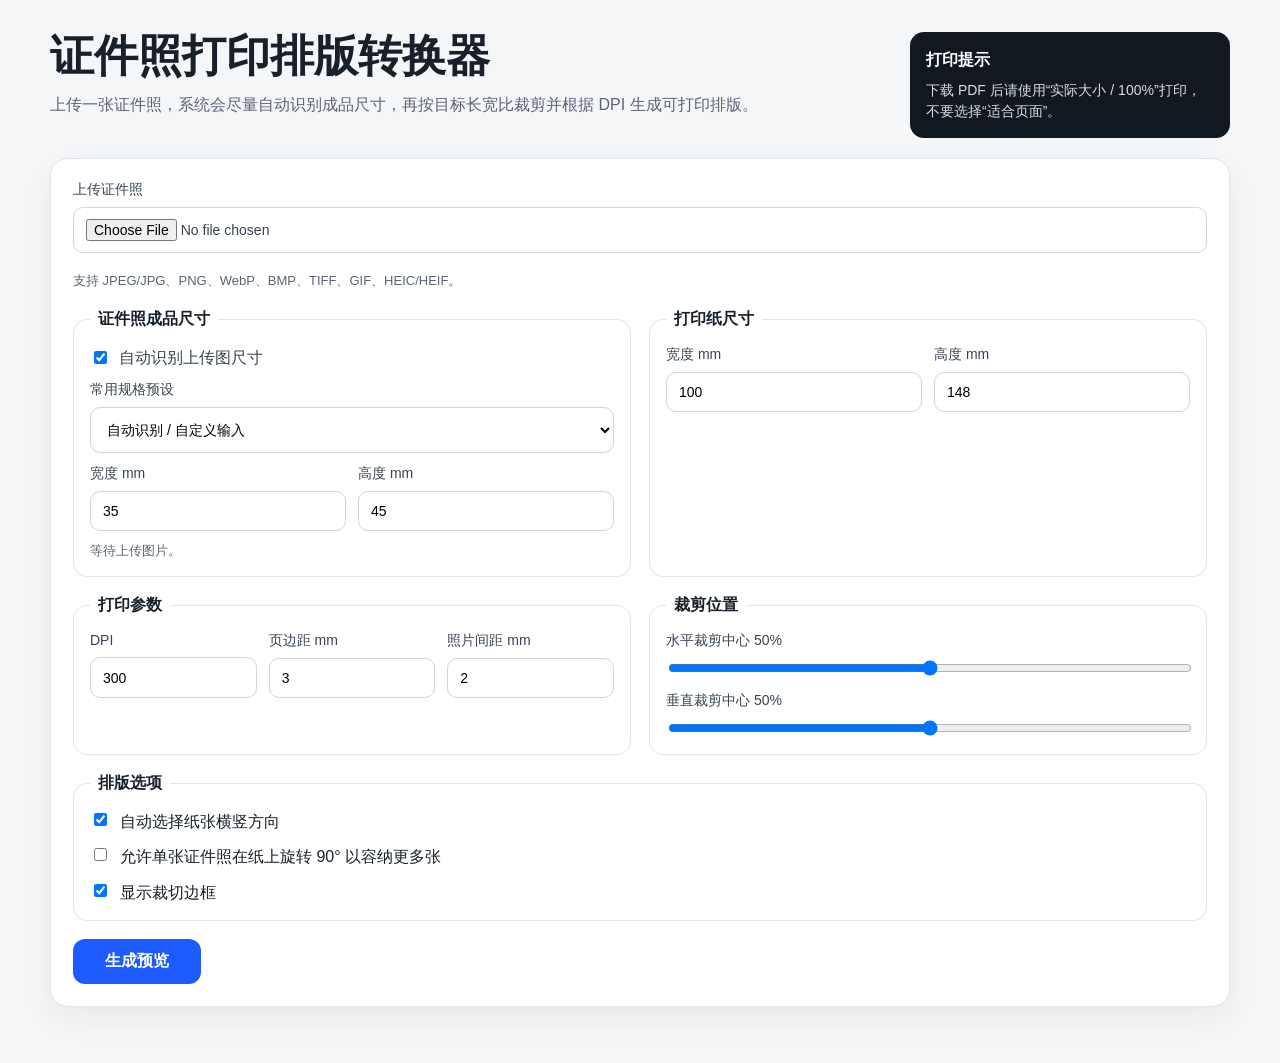
==== templates/index.html @ 94fd7fc3 "Initial ID photo converter" ====
<!doctype html>
<html lang="zh-CN">
<head>
  <meta charset="utf-8">
  <meta name="viewport" content="width=device-width, initial-scale=1">
  <title>证件照打印排版转换器</title>
  <link rel="stylesheet" href="/static/style.css">
</head>
<body>
  <main class="shell">
    <section class="hero">
      <div>
        <h1>证件照打印排版转换器</h1>
        <p>上传一张证件照，系统会尽量自动识别成品尺寸，再按目标长宽比裁剪并根据 DPI 生成可打印排版。</p>
      </div>
      <div class="print-note">
        <strong>打印提示</strong>
        <span>下载 PDF 后请使用“实际大小 / 100%”打印，不要选择“适合页面”。</span>
      </div>
    </section>

    <form id="converterForm" class="panel" enctype="multipart/form-data">
      <div class="grid two">
        <label class="field wide">
          <span>上传证件照</span>
          <input
            type="file"
            name="photo"
            accept=".jpg,.jpeg,.jpe,image/jpeg,.png,image/png,.webp,image/webp,.bmp,image/bmp,.tif,.tiff,image/tiff,.gif,image/gif,.heic,.heif,image/heic,image/heif"
            required
          >
          <span class="field-note">支持 JPEG/JPG、PNG、WebP、BMP、TIFF、GIF、HEIC/HEIF。</span>
        </label>

        <fieldset>
          <legend>证件照成品尺寸</legend>
          <label class="inline-check">
            <input type="checkbox" name="auto_detect_photo_size" checked>
            自动识别上传图尺寸
          </label>
          <label class="field preset-field">
            <span>常用规格预设</span>
            <select name="photo_size_preset">
              <option value="">自动识别 / 自定义输入</option>
              <option value="35,45">35x45 mm - 日本护照/My Number、韩国护照/居民登记证、台湾护照/身分证、法国/德国/意大利等多数欧洲证件</option>
              <option value="51,51">51x51 mm - 美国护照/签证/DV/USCIS常见照片</option>
              <option value="33,48">33x48 mm - 中国大陆护照/旅行证/中国签证</option>
              <option value="30,40">30x40 mm - 日本在留卡/入管提交照</option>
              <option value="24,30">24x30 mm - 日本驾照</option>
              <option value="26,32">26x32 mm - 中国大陆居民身份证、西班牙DNI/护照常用竖版</option>
            </select>
          </label>
          <div class="row">
            <label class="field">
              <span>宽度 mm</span>
              <input type="number" name="photo_w_mm" min="1" step="0.1" value="35" required>
            </label>
            <label class="field">
              <span>高度 mm</span>
              <input type="number" name="photo_h_mm" min="1" step="0.1" value="45" required>
            </label>
          </div>
          <p id="sizeStatus" class="field-note">等待上传图片。</p>
        </fieldset>

        <fieldset>
          <legend>打印纸尺寸</legend>
          <div class="row">
            <label class="field">
              <span>宽度 mm</span>
              <input type="number" name="paper_w_mm" min="1" step="0.1" value="100" required>
            </label>
            <label class="field">
              <span>高度 mm</span>
              <input type="number" name="paper_h_mm" min="1" step="0.1" value="148" required>
            </label>
          </div>
        </fieldset>

        <fieldset>
          <legend>打印参数</legend>
          <div class="row three">
            <label class="field">
              <span>DPI</span>
              <input type="number" name="dpi" min="72" max="1200" step="1" value="300" required>
            </label>
            <label class="field">
              <span>页边距 mm</span>
              <input type="number" name="margin_mm" min="0" step="0.1" value="3" required>
            </label>
            <label class="field">
              <span>照片间距 mm</span>
              <input type="number" name="gap_mm" min="0" step="0.1" value="2" required>
            </label>
          </div>
        </fieldset>

        <fieldset>
          <legend>裁剪位置</legend>
          <label class="field range-field">
            <span>水平裁剪中心 <output id="anchorXOut">50</output>%</span>
            <input type="range" name="anchor_x" min="0" max="100" value="50">
          </label>
          <label class="field range-field">
            <span>垂直裁剪中心 <output id="anchorYOut">50</output>%</span>
            <input type="range" name="anchor_y" min="0" max="100" value="50">
          </label>
        </fieldset>

        <fieldset class="wide options">
          <legend>排版选项</legend>
          <label><input type="checkbox" name="auto_paper_orientation" checked> 自动选择纸张横竖方向</label>
          <label><input type="checkbox" name="allow_photo_rotation"> 允许单张证件照在纸上旋转 90° 以容纳更多张</label>
          <label><input type="checkbox" name="draw_cut_marks" checked> 显示裁切边框</label>
        </fieldset>
      </div>

      <div class="actions">
        <button type="submit" id="submitBtn">生成预览</button>
        <span id="status" role="status"></span>
      </div>
    </form>

    <section id="result" class="result hidden">
      <div class="panel summary">
        <h2>排版结果</h2>
        <dl id="summaryList"></dl>
        <div class="download-row">
          <a id="pngLink" class="button secondary" href="#" download>下载 PNG</a>
          <a id="pdfLink" class="button" href="#" download>下载 PDF</a>
        </div>
      </div>

      <div class="preview-grid">
        <article class="panel preview-card">
          <h2>裁剪后证件照预览</h2>
          <img id="croppedPreview" alt="裁剪后的证件照预览">
        </article>
        <article class="panel preview-card">
          <h2>打印纸排版预览</h2>
          <img id="layoutPreview" alt="打印纸排版预览">
        </article>
      </div>
    </section>
  </main>

  <script>
    const form = document.getElementById('converterForm');
    const statusEl = document.getElementById('status');
    const submitBtn = document.getElementById('submitBtn');
    const resultEl = document.getElementById('result');
    const summaryList = document.getElementById('summaryList');
    const croppedPreview = document.getElementById('croppedPreview');
    const layoutPreview = document.getElementById('layoutPreview');
    const pngLink = document.getElementById('pngLink');
    const pdfLink = document.getElementById('pdfLink');
    const photoInput = form.elements['photo'];
    const autoSizeInput = form.elements['auto_detect_photo_size'];
    const photoPresetSelect = form.elements['photo_size_preset'];
    const photoWidthInput = form.elements['photo_w_mm'];
    const photoHeightInput = form.elements['photo_h_mm'];
    const sizeStatus = document.getElementById('sizeStatus');
    let applyingDetectedSize = false;

    function bindRange(name, outputId) {
      const input = form.elements[name];
      const output = document.getElementById(outputId);
      input.addEventListener('input', () => output.value = input.value);
    }
    bindRange('anchor_x', 'anchorXOut');
    bindRange('anchor_y', 'anchorYOut');

    function setBusy(isBusy, message = '') {
      submitBtn.disabled = isBusy;
      submitBtn.textContent = isBusy ? '处理中...' : '生成预览';
      statusEl.textContent = message;
    }

    async function requestJson(url, options) {
      let response;
      try {
        response = await fetch(url, options);
      } catch (error) {
        throw new Error('无法连接到本地后端。请确认页面是从 http://127.0.0.1:5000 打开的，并且 python app.py 正在运行。');
      }

      const text = await response.text();
      let payload = null;
      if (text) {
        try {
          payload = JSON.parse(text);
        } catch (error) {
          payload = null;
        }
      }

      if (!response.ok) {
        const fallback = response.status === 413
          ? '上传文件过大，请换用更小的图片或先压缩后再上传。'
          : `请求失败（HTTP ${response.status}）。`;
        throw new Error(payload?.error || fallback);
      }
      if (!payload) {
        throw new Error('后端返回内容格式异常。请刷新页面后重试。');
      }
      return payload;
    }

    function formatMm(value) {
      const number = Number(value);
      if (!Number.isFinite(number)) {
        return value;
      }
      return number.toFixed(1).replace(/\.0$/, '');
    }

    function applySizeValues(widthMm, heightMm) {
      applyingDetectedSize = true;
      photoWidthInput.value = formatMm(widthMm);
      photoHeightInput.value = formatMm(heightMm);
      applyingDetectedSize = false;
    }

    function syncPresetSelect(widthMm, heightMm) {
      const match = Array.from(photoPresetSelect.options).find((option) => {
        if (!option.value) {
          return false;
        }
        const [presetW, presetH] = option.value.split(',').map(Number);
        return Math.abs(presetW - Number(widthMm)) < 0.05 && Math.abs(presetH - Number(heightMm)) < 0.05;
      });
      photoPresetSelect.value = match ? match.value : '';
    }

    function applyDetectedSize(size) {
      applySizeValues(size.width_mm, size.height_mm);
      syncPresetSelect(size.width_mm, size.height_mm);

      const dpiText = size.estimated_dpi ? `，约 ${size.estimated_dpi} DPI` : '';
      const confidenceText = size.confidence === 'high' ? '高置信度' : '中等置信度';
      sizeStatus.textContent = `已识别：${size.label}（${confidenceText}${dpiText}）`;
    }

    async function detectPhotoSize() {
      if (!photoInput.files.length) {
        sizeStatus.textContent = '等待上传图片。';
        return;
      }
      if (!autoSizeInput.checked) {
        sizeStatus.textContent = '已使用手动成品尺寸。';
        return;
      }

      sizeStatus.textContent = '正在识别成品尺寸...';
      const data = new FormData();
      data.append('photo', photoInput.files[0]);

      try {
        const payload = await requestJson('/api/detect-photo-size', {
          method: 'POST',
          body: data
        });
        if (payload.detected) {
          applyDetectedSize(payload.size);
        } else {
          sizeStatus.textContent = payload.message;
        }
      } catch (error) {
        sizeStatus.textContent = error.message;
      }
    }

    function writeSummary(data) {
      const plan = data.plan;
      const sizeSource = data.detected_photo_size
        ? data.detected_photo_size.label
        : (photoPresetSelect.value ? `预设：${photoPresetSelect.selectedOptions[0].textContent}` : '手动输入');
      const rows = [
        ['原图像素', data.original_px],
        ['裁剪后像素', data.cropped_px],
        ['成品尺寸', `${formatMm(plan.target_photo_w_mm)} mm × ${formatMm(plan.target_photo_h_mm)} mm`],
        ['尺寸来源', sizeSource],
        ['单张打印像素', plan.photo_print_px_before_optional_rotation],
        ['打印纸像素', plan.paper_px],
        ['最佳排版', `${plan.grid}，共 ${plan.copies} 张`],
        ['输出纸张尺寸', `${plan.paper_w_mm} mm × ${plan.paper_h_mm} mm`],
        ['纸张方向是否交换', plan.paper_orientation_swapped ? '是' : '否'],
        ['单张照片是否旋转', plan.photo_rotated_on_sheet ? '是' : '否'],
        ['裁剪框 px', data.crop_box_px.join(', ')]
      ];
      summaryList.innerHTML = rows.map(([key, value]) => `
        <div class="dl-row"><dt>${key}</dt><dd>${value}</dd></div>
      `).join('');
    }

    photoInput.addEventListener('change', detectPhotoSize);
    autoSizeInput.addEventListener('change', () => {
      if (autoSizeInput.checked) {
        photoPresetSelect.value = '';
      }
      detectPhotoSize();
    });
    photoPresetSelect.addEventListener('change', () => {
      const selectedOption = photoPresetSelect.selectedOptions[0];
      if (!photoPresetSelect.value) {
        sizeStatus.textContent = autoSizeInput.checked ? '等待上传图片。' : '已使用自定义成品尺寸。';
        return;
      }
      const [widthMm, heightMm] = photoPresetSelect.value.split(',').map(Number);
      applySizeValues(widthMm, heightMm);
      autoSizeInput.checked = false;
      sizeStatus.textContent = `已选择预设：${selectedOption.textContent}`;
    });
    [photoWidthInput, photoHeightInput].forEach((input) => {
      input.addEventListener('input', () => {
        if (applyingDetectedSize) {
          return;
        }
        photoPresetSelect.value = '';
        autoSizeInput.checked = false;
        sizeStatus.textContent = '已使用手动成品尺寸。';
      });
    });

    form.addEventListener('submit', async (event) => {
      event.preventDefault();
      setBusy(true, '正在生成裁剪图和打印排版...');
      resultEl.classList.add('hidden');

      try {
        const data = await requestJson('/api/preview', {
          method: 'POST',
          body: new FormData(form)
        });

        if (data.detected_photo_size) {
          applyDetectedSize(data.detected_photo_size);
        } else if (autoSizeInput.checked) {
          sizeStatus.textContent = '未能可靠识别成品尺寸，已使用表单中的尺寸。';
        }
        writeSummary(data);
        croppedPreview.src = data.cropped_preview;
        layoutPreview.src = data.layout_preview;
        pngLink.href = data.download_png;
        pdfLink.href = data.download_pdf;
        resultEl.classList.remove('hidden');
        setBusy(false, '已生成。');
      } catch (error) {
        setBusy(false, error.message);
      }
    });
  </script>
</body>
</html>
---- static/style.css ----
:root {
  color-scheme: light;
  font-family: -apple-system, BlinkMacSystemFont, "Segoe UI", "Noto Sans SC", "PingFang SC", "Microsoft YaHei", sans-serif;
  background: #f5f6f8;
  color: #18202a;
}

* {
  box-sizing: border-box;
}

body {
  margin: 0;
}

.shell {
  width: min(1180px, calc(100vw - 32px));
  margin: 32px auto 56px;
}

.hero {
  display: flex;
  gap: 24px;
  justify-content: space-between;
  align-items: flex-start;
  margin-bottom: 20px;
}

h1, h2, p {
  margin-top: 0;
}

h1 {
  font-size: clamp(28px, 4vw, 44px);
  line-height: 1.1;
  margin-bottom: 12px;
}

h2 {
  font-size: 18px;
  margin-bottom: 14px;
}

p {
  color: #596574;
  line-height: 1.65;
  max-width: 760px;
}

.print-note {
  width: min(320px, 100%);
  padding: 16px;
  border-radius: 14px;
  background: #101820;
  color: white;
  display: grid;
  gap: 8px;
  line-height: 1.5;
}

.print-note span {
  color: #d7dde4;
  font-size: 14px;
}

.panel {
  background: white;
  border: 1px solid #e1e5ea;
  border-radius: 18px;
  padding: 22px;
  box-shadow: 0 12px 30px rgba(24, 32, 42, 0.06);
}

.grid.two {
  display: grid;
  grid-template-columns: repeat(2, minmax(0, 1fr));
  gap: 18px;
}

.wide {
  grid-column: 1 / -1;
}

fieldset {
  border: 1px solid #e1e5ea;
  border-radius: 14px;
  padding: 16px;
  margin: 0;
}

legend {
  padding: 0 8px;
  font-weight: 650;
}

.row {
  display: grid;
  grid-template-columns: repeat(2, minmax(0, 1fr));
  gap: 12px;
}

.row.three {
  grid-template-columns: repeat(3, minmax(0, 1fr));
}

.field {
  display: grid;
  gap: 8px;
  font-size: 14px;
  color: #384452;
}

.inline-check {
  display: flex;
  align-items: center;
  gap: 9px;
  margin-bottom: 12px;
  color: #384452;
  line-height: 1.45;
}

.field-note {
  display: block;
  margin: 10px 0 0;
  color: #596574;
  font-size: 13px;
  line-height: 1.5;
}

input[type="number"],
input[type="file"],
select {
  width: 100%;
  border: 1px solid #cfd6df;
  border-radius: 10px;
  padding: 11px 12px;
  font: inherit;
  background: white;
}

.preset-field {
  margin-bottom: 12px;
}

select {
  min-height: 46px;
}

input[type="range"] {
  width: 100%;
}

.range-field + .range-field {
  margin-top: 14px;
}

.options {
  display: grid;
  gap: 12px;
}

.options label {
  display: flex;
  align-items: flex-start;
  gap: 10px;
  line-height: 1.45;
}

.actions {
  margin-top: 18px;
  display: flex;
  align-items: center;
  gap: 16px;
  flex-wrap: wrap;
}

button,
.button {
  appearance: none;
  border: 0;
  border-radius: 12px;
  padding: 12px 18px;
  font: inherit;
  font-weight: 700;
  background: #1e5bff;
  color: white;
  text-decoration: none;
  cursor: pointer;
  display: inline-flex;
  align-items: center;
  justify-content: center;
  min-width: 128px;
}

button:disabled {
  opacity: 0.55;
  cursor: wait;
}

.button.secondary {
  background: #e9eef8;
  color: #16346e;
}

#status {
  color: #596574;
}

.result {
  margin-top: 22px;
  display: grid;
  gap: 22px;
}

.hidden {
  display: none;
}

.summary dl {
  display: grid;
  gap: 8px;
  margin: 0;
}

.dl-row {
  display: grid;
  grid-template-columns: 170px 1fr;
  gap: 12px;
  padding: 10px 0;
  border-bottom: 1px solid #eef1f4;
}

.dl-row dt {
  color: #596574;
}

.dl-row dd {
  margin: 0;
  font-weight: 650;
}

.download-row {
  margin-top: 18px;
  display: flex;
  gap: 12px;
  flex-wrap: wrap;
}

.preview-grid {
  display: grid;
  grid-template-columns: minmax(240px, 360px) 1fr;
  gap: 22px;
  align-items: start;
}

.preview-card img {
  display: block;
  width: 100%;
  height: auto;
  border: 1px solid #e1e5ea;
  border-radius: 12px;
  background: white;
}

@media (max-width: 820px) {
  .hero,
  .preview-grid,
  .grid.two,
  .row,
  .row.three {
    grid-template-columns: 1fr;
    display: grid;
  }

  .hero {
    display: grid;
  }

  .dl-row {
    grid-template-columns: 1fr;
    gap: 4px;
  }
}
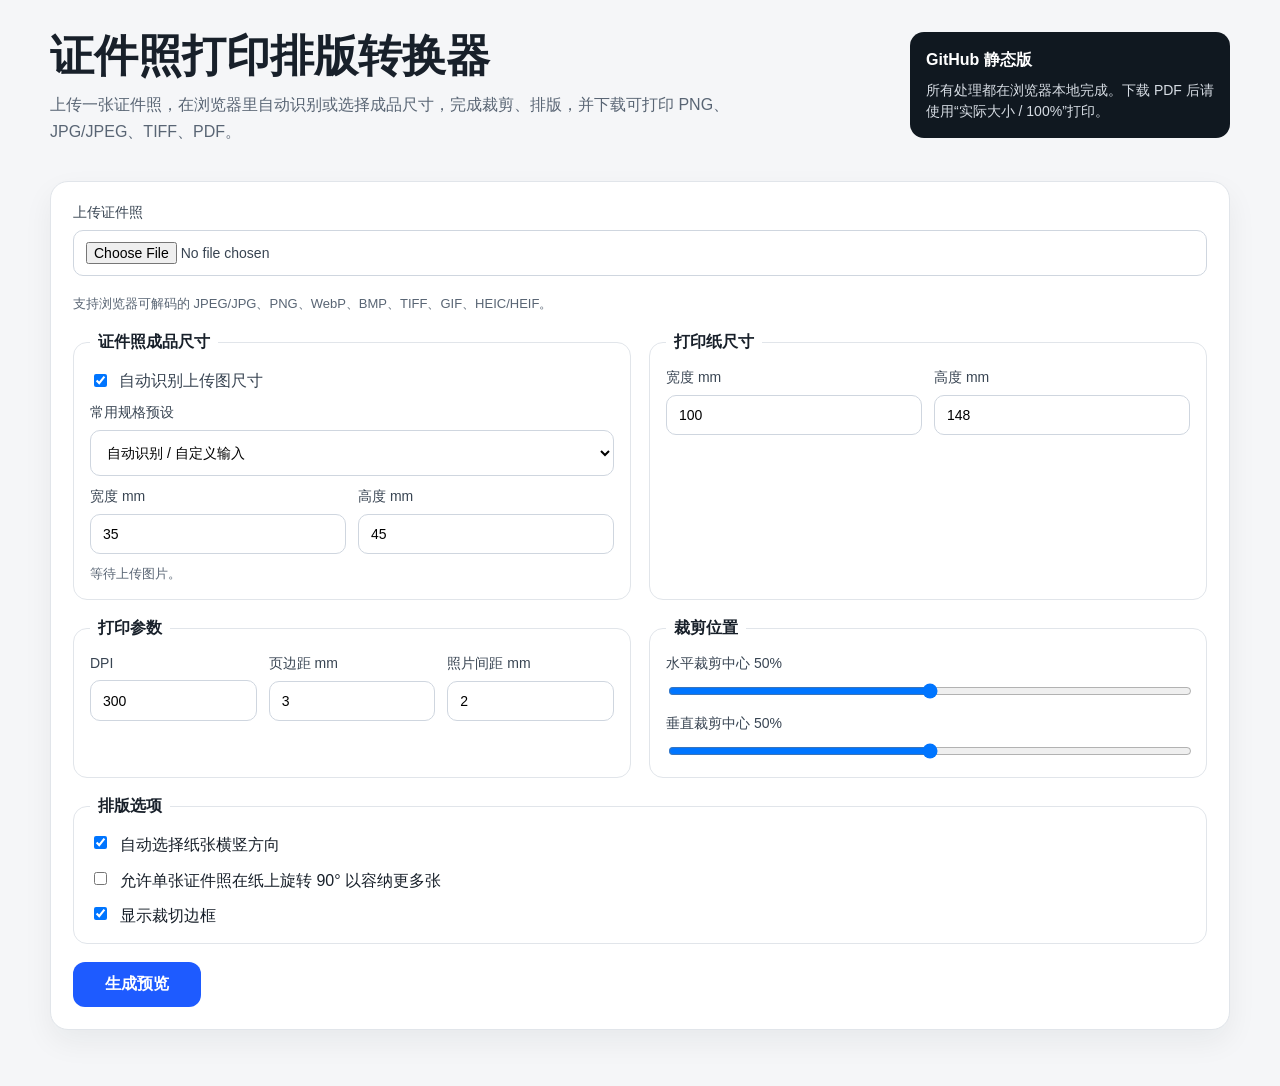
==== commit 62763f02: "Remove obsolete conversion code" ====
--- a/templates/index.html
+++ b/templates/index.html
@@ -4,351 +4,9 @@
   <meta charset="utf-8">
   <meta name="viewport" content="width=device-width, initial-scale=1">
   <title>证件照打印排版转换器</title>
-  <link rel="stylesheet" href="/static/style.css">
+  <meta http-equiv="refresh" content="0; url=/">
 </head>
 <body>
-  <main class="shell">
-    <section class="hero">
-      <div>
-        <h1>证件照打印排版转换器</h1>
-        <p>上传一张证件照，系统会尽量自动识别成品尺寸，再按目标长宽比裁剪并根据 DPI 生成可打印排版。</p>
-      </div>
-      <div class="print-note">
-        <strong>打印提示</strong>
-        <span>下载 PDF 后请使用“实际大小 / 100%”打印，不要选择“适合页面”。</span>
-      </div>
-    </section>
-
-    <form id="converterForm" class="panel" enctype="multipart/form-data">
-      <div class="grid two">
-        <label class="field wide">
-          <span>上传证件照</span>
-          <input
-            type="file"
-            name="photo"
-            accept=".jpg,.jpeg,.jpe,image/jpeg,.png,image/png,.webp,image/webp,.bmp,image/bmp,.tif,.tiff,image/tiff,.gif,image/gif,.heic,.heif,image/heic,image/heif"
-            required
-          >
-          <span class="field-note">支持 JPEG/JPG、PNG、WebP、BMP、TIFF、GIF、HEIC/HEIF。</span>
-        </label>
-
-        <fieldset>
-          <legend>证件照成品尺寸</legend>
-          <label class="inline-check">
-            <input type="checkbox" name="auto_detect_photo_size" checked>
-            自动识别上传图尺寸
-          </label>
-          <label class="field preset-field">
-            <span>常用规格预设</span>
-            <select name="photo_size_preset">
-              <option value="">自动识别 / 自定义输入</option>
-              <option value="35,45">35x45 mm - 日本护照/My Number、韩国护照/居民登记证、台湾护照/身分证、法国/德国/意大利等多数欧洲证件</option>
-              <option value="51,51">51x51 mm - 美国护照/签证/DV/USCIS常见照片</option>
-              <option value="33,48">33x48 mm - 中国大陆护照/旅行证/中国签证</option>
-              <option value="30,40">30x40 mm - 日本在留卡/入管提交照</option>
-              <option value="24,30">24x30 mm - 日本驾照</option>
-              <option value="26,32">26x32 mm - 中国大陆居民身份证、西班牙DNI/护照常用竖版</option>
-            </select>
-          </label>
-          <div class="row">
-            <label class="field">
-              <span>宽度 mm</span>
-              <input type="number" name="photo_w_mm" min="1" step="0.1" value="35" required>
-            </label>
-            <label class="field">
-              <span>高度 mm</span>
-              <input type="number" name="photo_h_mm" min="1" step="0.1" value="45" required>
-            </label>
-          </div>
-          <p id="sizeStatus" class="field-note">等待上传图片。</p>
-        </fieldset>
-
-        <fieldset>
-          <legend>打印纸尺寸</legend>
-          <div class="row">
-            <label class="field">
-              <span>宽度 mm</span>
-              <input type="number" name="paper_w_mm" min="1" step="0.1" value="100" required>
-            </label>
-            <label class="field">
-              <span>高度 mm</span>
-              <input type="number" name="paper_h_mm" min="1" step="0.1" value="148" required>
-            </label>
-          </div>
-        </fieldset>
-
-        <fieldset>
-          <legend>打印参数</legend>
-          <div class="row three">
-            <label class="field">
-              <span>DPI</span>
-              <input type="number" name="dpi" min="72" max="1200" step="1" value="300" required>
-            </label>
-            <label class="field">
-              <span>页边距 mm</span>
-              <input type="number" name="margin_mm" min="0" step="0.1" value="3" required>
-            </label>
-            <label class="field">
-              <span>照片间距 mm</span>
-              <input type="number" name="gap_mm" min="0" step="0.1" value="2" required>
-            </label>
-          </div>
-        </fieldset>
-
-        <fieldset>
-          <legend>裁剪位置</legend>
-          <label class="field range-field">
-            <span>水平裁剪中心 <output id="anchorXOut">50</output>%</span>
-            <input type="range" name="anchor_x" min="0" max="100" value="50">
-          </label>
-          <label class="field range-field">
-            <span>垂直裁剪中心 <output id="anchorYOut">50</output>%</span>
-            <input type="range" name="anchor_y" min="0" max="100" value="50">
-          </label>
-        </fieldset>
-
-        <fieldset class="wide options">
-          <legend>排版选项</legend>
-          <label><input type="checkbox" name="auto_paper_orientation" checked> 自动选择纸张横竖方向</label>
-          <label><input type="checkbox" name="allow_photo_rotation"> 允许单张证件照在纸上旋转 90° 以容纳更多张</label>
-          <label><input type="checkbox" name="draw_cut_marks" checked> 显示裁切边框</label>
-        </fieldset>
-      </div>
-
-      <div class="actions">
-        <button type="submit" id="submitBtn">生成预览</button>
-        <span id="status" role="status"></span>
-      </div>
-    </form>
-
-    <section id="result" class="result hidden">
-      <div class="panel summary">
-        <h2>排版结果</h2>
-        <dl id="summaryList"></dl>
-        <div class="download-row">
-          <a id="pngLink" class="button secondary" href="#" download>下载 PNG</a>
-          <a id="pdfLink" class="button" href="#" download>下载 PDF</a>
-        </div>
-      </div>
-
-      <div class="preview-grid">
-        <article class="panel preview-card">
-          <h2>裁剪后证件照预览</h2>
-          <img id="croppedPreview" alt="裁剪后的证件照预览">
-        </article>
-        <article class="panel preview-card">
-          <h2>打印纸排版预览</h2>
-          <img id="layoutPreview" alt="打印纸排版预览">
-        </article>
-      </div>
-    </section>
-  </main>
-
-  <script>
-    const form = document.getElementById('converterForm');
-    const statusEl = document.getElementById('status');
-    const submitBtn = document.getElementById('submitBtn');
-    const resultEl = document.getElementById('result');
-    const summaryList = document.getElementById('summaryList');
-    const croppedPreview = document.getElementById('croppedPreview');
-    const layoutPreview = document.getElementById('layoutPreview');
-    const pngLink = document.getElementById('pngLink');
-    const pdfLink = document.getElementById('pdfLink');
-    const photoInput = form.elements['photo'];
-    const autoSizeInput = form.elements['auto_detect_photo_size'];
-    const photoPresetSelect = form.elements['photo_size_preset'];
-    const photoWidthInput = form.elements['photo_w_mm'];
-    const photoHeightInput = form.elements['photo_h_mm'];
-    const sizeStatus = document.getElementById('sizeStatus');
-    let applyingDetectedSize = false;
-
-    function bindRange(name, outputId) {
-      const input = form.elements[name];
-      const output = document.getElementById(outputId);
-      input.addEventListener('input', () => output.value = input.value);
-    }
-    bindRange('anchor_x', 'anchorXOut');
-    bindRange('anchor_y', 'anchorYOut');
-
-    function setBusy(isBusy, message = '') {
-      submitBtn.disabled = isBusy;
-      submitBtn.textContent = isBusy ? '处理中...' : '生成预览';
-      statusEl.textContent = message;
-    }
-
-    async function requestJson(url, options) {
-      let response;
-      try {
-        response = await fetch(url, options);
-      } catch (error) {
-        throw new Error('无法连接到本地后端。请确认页面是从 http://127.0.0.1:5000 打开的，并且 python app.py 正在运行。');
-      }
-
-      const text = await response.text();
-      let payload = null;
-      if (text) {
-        try {
-          payload = JSON.parse(text);
-        } catch (error) {
-          payload = null;
-        }
-      }
-
-      if (!response.ok) {
-        const fallback = response.status === 413
-          ? '上传文件过大，请换用更小的图片或先压缩后再上传。'
-          : `请求失败（HTTP ${response.status}）。`;
-        throw new Error(payload?.error || fallback);
-      }
-      if (!payload) {
-        throw new Error('后端返回内容格式异常。请刷新页面后重试。');
-      }
-      return payload;
-    }
-
-    function formatMm(value) {
-      const number = Number(value);
-      if (!Number.isFinite(number)) {
-        return value;
-      }
-      return number.toFixed(1).replace(/\.0$/, '');
-    }
-
-    function applySizeValues(widthMm, heightMm) {
-      applyingDetectedSize = true;
-      photoWidthInput.value = formatMm(widthMm);
-      photoHeightInput.value = formatMm(heightMm);
-      applyingDetectedSize = false;
-    }
-
-    function syncPresetSelect(widthMm, heightMm) {
-      const match = Array.from(photoPresetSelect.options).find((option) => {
-        if (!option.value) {
-          return false;
-        }
-        const [presetW, presetH] = option.value.split(',').map(Number);
-        return Math.abs(presetW - Number(widthMm)) < 0.05 && Math.abs(presetH - Number(heightMm)) < 0.05;
-      });
-      photoPresetSelect.value = match ? match.value : '';
-    }
-
-    function applyDetectedSize(size) {
-      applySizeValues(size.width_mm, size.height_mm);
-      syncPresetSelect(size.width_mm, size.height_mm);
-
-      const dpiText = size.estimated_dpi ? `，约 ${size.estimated_dpi} DPI` : '';
-      const confidenceText = size.confidence === 'high' ? '高置信度' : '中等置信度';
-      sizeStatus.textContent = `已识别：${size.label}（${confidenceText}${dpiText}）`;
-    }
-
-    async function detectPhotoSize() {
-      if (!photoInput.files.length) {
-        sizeStatus.textContent = '等待上传图片。';
-        return;
-      }
-      if (!autoSizeInput.checked) {
-        sizeStatus.textContent = '已使用手动成品尺寸。';
-        return;
-      }
-
-      sizeStatus.textContent = '正在识别成品尺寸...';
-      const data = new FormData();
-      data.append('photo', photoInput.files[0]);
-
-      try {
-        const payload = await requestJson('/api/detect-photo-size', {
-          method: 'POST',
-          body: data
-        });
-        if (payload.detected) {
-          applyDetectedSize(payload.size);
-        } else {
-          sizeStatus.textContent = payload.message;
-        }
-      } catch (error) {
-        sizeStatus.textContent = error.message;
-      }
-    }
-
-    function writeSummary(data) {
-      const plan = data.plan;
-      const sizeSource = data.detected_photo_size
-        ? data.detected_photo_size.label
-        : (photoPresetSelect.value ? `预设：${photoPresetSelect.selectedOptions[0].textContent}` : '手动输入');
-      const rows = [
-        ['原图像素', data.original_px],
-        ['裁剪后像素', data.cropped_px],
-        ['成品尺寸', `${formatMm(plan.target_photo_w_mm)} mm × ${formatMm(plan.target_photo_h_mm)} mm`],
-        ['尺寸来源', sizeSource],
-        ['单张打印像素', plan.photo_print_px_before_optional_rotation],
-        ['打印纸像素', plan.paper_px],
-        ['最佳排版', `${plan.grid}，共 ${plan.copies} 张`],
-        ['输出纸张尺寸', `${plan.paper_w_mm} mm × ${plan.paper_h_mm} mm`],
-        ['纸张方向是否交换', plan.paper_orientation_swapped ? '是' : '否'],
-        ['单张照片是否旋转', plan.photo_rotated_on_sheet ? '是' : '否'],
-        ['裁剪框 px', data.crop_box_px.join(', ')]
-      ];
-      summaryList.innerHTML = rows.map(([key, value]) => `
-        <div class="dl-row"><dt>${key}</dt><dd>${value}</dd></div>
-      `).join('');
-    }
-
-    photoInput.addEventListener('change', detectPhotoSize);
-    autoSizeInput.addEventListener('change', () => {
-      if (autoSizeInput.checked) {
-        photoPresetSelect.value = '';
-      }
-      detectPhotoSize();
-    });
-    photoPresetSelect.addEventListener('change', () => {
-      const selectedOption = photoPresetSelect.selectedOptions[0];
-      if (!photoPresetSelect.value) {
-        sizeStatus.textContent = autoSizeInput.checked ? '等待上传图片。' : '已使用自定义成品尺寸。';
-        return;
-      }
-      const [widthMm, heightMm] = photoPresetSelect.value.split(',').map(Number);
-      applySizeValues(widthMm, heightMm);
-      autoSizeInput.checked = false;
-      sizeStatus.textContent = `已选择预设：${selectedOption.textContent}`;
-    });
-    [photoWidthInput, photoHeightInput].forEach((input) => {
-      input.addEventListener('input', () => {
-        if (applyingDetectedSize) {
-          return;
-        }
-        photoPresetSelect.value = '';
-        autoSizeInput.checked = false;
-        sizeStatus.textContent = '已使用手动成品尺寸。';
-      });
-    });
-
-    form.addEventListener('submit', async (event) => {
-      event.preventDefault();
-      setBusy(true, '正在生成裁剪图和打印排版...');
-      resultEl.classList.add('hidden');
-
-      try {
-        const data = await requestJson('/api/preview', {
-          method: 'POST',
-          body: new FormData(form)
-        });
-
-        if (data.detected_photo_size) {
-          applyDetectedSize(data.detected_photo_size);
-        } else if (autoSizeInput.checked) {
-          sizeStatus.textContent = '未能可靠识别成品尺寸，已使用表单中的尺寸。';
-        }
-        writeSummary(data);
-        croppedPreview.src = data.cropped_preview;
-        layoutPreview.src = data.layout_preview;
-        pngLink.href = data.download_png;
-        pdfLink.href = data.download_pdf;
-        resultEl.classList.remove('hidden');
-        setBusy(false, '已生成。');
-      } catch (error) {
-        setBusy(false, error.message);
-      }
-    });
-  </script>
+  <p>请打开根目录的 <a href="/">index.html</a>。当前项目已经转换为纯 GitHub 静态网页。</p>
 </body>
 </html>
